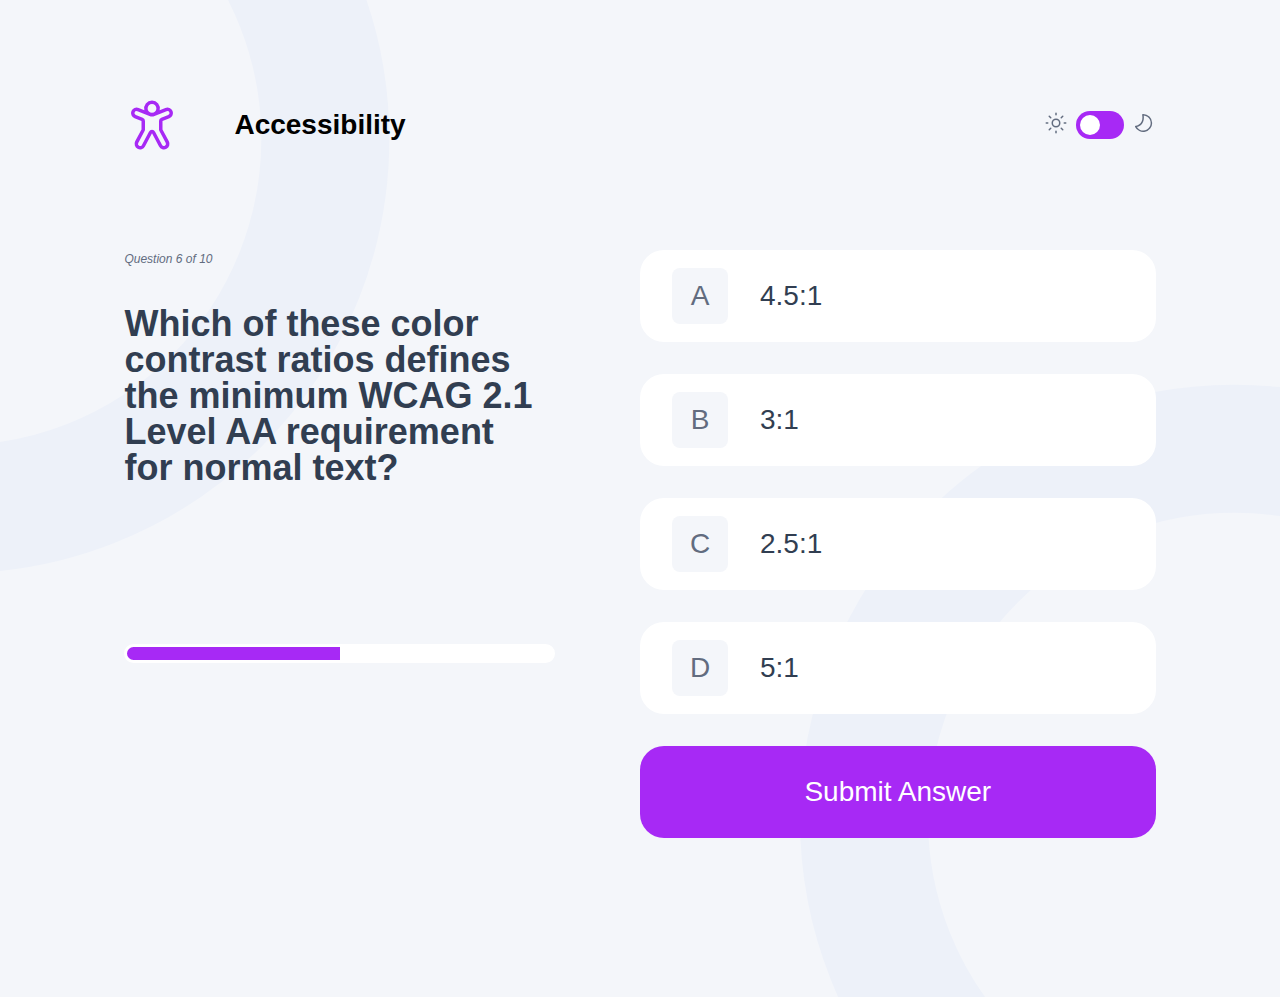
==== questions.html @ f99fbf70 "Added media query for responsive design on the website" ====
<!DOCTYPE html>
<html lang="en">
<head>
    <meta charset="UTF-8">
    
    <meta name="viewport" content="width=device-width, initial-scale=1.0">
    <link rel="stylesheet" href="/assets/css/questionary.css">
    <title>Questionary</title>
</head>
<body class="flex-box">
       <!-- Quiz menu start -->
  <main class="flex-box">
    <!-- Questions -->
    <section id="nav-bar" class="flex-box">
        <div class="question-type flex-box">
            <svg xmlns="http://www.w3.org/2000/svg" width="56" height="56" fill="none" viewBox="0 0 40 40"><path fill="#A729F5" d="M16.875 8.125a3.125 3.125 0 1 1 6.25 0 3.125 3.125 0 0 1-6.25 0ZM20 2.5a5.625 5.625 0 0 0-5.475 6.915l-4.03-1.625a4 4 0 0 0-5.19 2.18 3.95 3.95 0 0 0 2.175 5.175l5.02 2.027v5.96l-4.532 8.525a3.98 3.98 0 0 0 7.024 3.738L20 25.975l5.01 9.42a3.978 3.978 0 0 0 7.025-3.735L27.5 23.13v-5.957l5.02-2.028a3.95 3.95 0 0 0 2.175-5.175 4 4 0 0 0-5.19-2.183l-4.027 1.628A5.626 5.626 0 0 0 20 2.5ZM7.618 10.922a1.5 1.5 0 0 1 1.94-.817l8.57 3.463a5 5 0 0 0 3.744 0l8.57-3.463a1.5 1.5 0 0 1 1.94.817 1.45 1.45 0 0 1-.8 1.905l-5.02 2.025A2.5 2.5 0 0 0 25 17.175v5.957c0 .41.1.814.293 1.175l4.535 8.528a1.48 1.48 0 0 1-2.61 1.39l-5.01-9.425a2.5 2.5 0 0 0-4.415 0l-5.008 9.418a1.477 1.477 0 1 1-2.61-1.388l4.532-8.525A2.5 2.5 0 0 0 15 23.133v-5.96a2.5 2.5 0 0 0-1.563-2.318l-5.02-2.03a1.45 1.45 0 0 1-.8-1.902Z"/></svg>
            <p>Accessibility</p>
        </div>
        <div  id="change-theme" class="flex-box">
  <!-- LIGHT THEME -->
            <div class="sun">
                <svg xmlns="http://www.w3.org/2000/svg" width="24" height="24" fill="none" viewBox="0 0 24 24"><path fill="#626C7F" d="M12 1.5a.75.75 0 0 1 .75.75v1.5a.75.75 0 1 1-1.5 0v-1.5A.75.75 0 0 1 12 1.5Zm0 15a4.5 4.5 0 1 0 0-9 4.5 4.5 0 0 0 0 9Zm0-1.5a3 3 0 1 1 0-6 3 3 0 0 1 0 6Zm9.75-2.25a.75.75 0 1 0 0-1.5h-1.5a.75.75 0 1 0 0 1.5h1.5ZM12 19.5a.75.75 0 0 1 .75.75v1.5a.75.75 0 1 1-1.5 0v-1.5a.75.75 0 0 1 .75-.75Zm-8.25-6.75a.75.75 0 1 0 0-1.5h-1.5a.75.75 0 1 0 0 1.5h1.5Zm.969-8.031a.75.75 0 0 1 1.062 0l1.5 1.5a.751.751 0 0 1-1.062 1.062l-1.5-1.5a.75.75 0 0 1 0-1.062Zm1.062 14.562a.75.75 0 1 1-1.062-1.06l1.5-1.5a.75.75 0 1 1 1.062 1.06l-1.5 1.5Zm13.5-14.562a.75.75 0 0 0-1.062 0l-1.5 1.5a.751.751 0 0 0 1.062 1.062l1.5-1.5a.75.75 0 0 0 0-1.062Zm-1.062 14.562a.75.75 0 0 0 1.062-1.06l-1.5-1.5a.75.75 0 0 0-1.062 1.06l1.5 1.5Z"/></svg>
            </div>
            <!-- TOGGLE BUTTON THEME -->
            <div class="toggle-btn">
                <label class="switch">
                <input type="checkbox">
                <span class="slider round"></span>
                </label>
            </div>
            <!-- DARK THEME -->
            <div class="moon">
                <svg xmlns="http://www.w3.org/2000/svg" width="24" height="24" fill="none" viewBox="0 0 24 24"><path fill="#626C7F" d="M11.775 4.522A7.5 7.5 0 1 1 4.898 16.09c2.104-.57 4.974-1.953 6.24-5.326.828-2.211.876-4.408.637-6.241ZM20.184 12a8.997 8.997 0 0 0-9.315-8.994.75.75 0 0 0-.713.888c.345 1.821.42 4.092-.424 6.342-1.2 3.201-4.203 4.26-6.115 4.606a.75.75 0 0 0-.542 1.066A9 9 0 0 0 20.184 12Z"/></svg>
            </div>
        </div>
    </section>
    <section id="box-content" class="flex-box">
      <div id="questionary-box" class="flex-box">
        <div class="questions">
            <p>Question 6 of 10</p>
            <h1>
                Which of these color contrast ratios defines the minimum WCAG 2.1 Level AA requirement for normal text?
            </h1>
        </div>
        <div class="range-bar"> 
            <input type="range" min="1" max="6" value="1" id="range">
        </div>
      </div>
      <!-- PICKUP Answer -->
      <div id="mult-choice" class="flex-box">
        <button class="answers flex-box" id="btn-a">
            <div class="answer-options flex-box">A</div>
            <p>4.5:1</p>
        </button>
        <button class="answers flex-box" id="btn-b">
            <div class="answer-options flex-box">B</div>
            <p>3:1</p>
        </button>
        <button class="answers flex-box" id="btn-c">
            <div class="answer-options flex-box">C</div>
            <p>2.5:1</p>
        </button>
        <button class="answers flex-box" id="btn-d">
            <div class="answer-options flex-box">D</div>
            <p>5:1</p>
        </button>
        <button class="btn flex-box" id="submit-answer">
            Submit Answer
        </button>
      </div>
    </section>
  </main>
</body>
<script src="/assets/js/script.js"></script>
</html>
---- assets/css/questionary.css ----
*{
    margin: 0;
    padding: 0;
    border: none;
}

body{
   background-image: url('data:image/svg+xml,%3Csvg xmlns="http://www.w3.org/2000/svg" width="100%" height="100%" fill="none" viewBox="0 0 1440 960"%3E%3Cg stroke="%23edf1f9" stroke-width="144"%3E%3Ccircle cx="-50.5" cy="75.5" r="416.5"/%3E%3Ccircle cx="1388.5" cy="840.5" r="416.5"/%3E%3C/g%3E%3C/svg%3E');
   background-repeat: no-repeat;
   background-size: 100% 100%;
   background-color: #F4F6FA;
   width: 100vw;
   min-height: 100vh;
   font-family: "Rubik", sans-serif;
   margin-top: 97px;
}

.flex-box{
    display: flex;
    justify-content: center;
    align-items: flex-start;
}

main{
  flex-direction: column;
  width: 80.56%;
  height: 72.5%;
}

#nav-bar{
    height: 23.9%;
    width: 100%;
    align-items: center;
    justify-content: space-between;
    flex-direction: row;
    margin-bottom: 97px;
}

.question-type{
    width: 100%;
    justify-content: flex-start!important;
    align-items: center;
}

.question-type p{
  font-size: 28px;
  line-height: 100%;
  margin-left: 54px;
  font-weight: 600;
}

#change-theme{
  justify-content: flex-end;
  align-items: center;
  width: 40%;
}

.toggle-btn{
    margin: 8px;
  }

.switch {
    position: relative;
    display: inline-block;
    width: 48px;
    height: 28px;
  }
  
.switch input {
    opacity: 0;
    width: 0;
    height: 0;
  }
  
  .slider {
    position: absolute;
    cursor: pointer;
    top: 0;
    left: 0;
    right: 0;
    bottom: 0;
    background-color: #A729F5;
    -webkit-transition: .4s;
    transition: .4s;
  }
  
  .slider:before {
    position: absolute;
    content: "";
    height: 20px;
    width: 20px;
    left: 4px;
    bottom: 4px;
    background-color: #fff;
    -webkit-transition: .4s;
    transition: .4s;
  }

  input:checked + .slider:before {
    -webkit-transform: translateX(26px);
    -ms-transform: translateX(26px);
    transform: translateX(26px);
  }
  
.slider.round {
    border-radius: 34px;
  }
  
.slider.round:before {
    border-radius: 50%;
  }
  
#box-content{
  width: 100%;
  height: 76.1%;
  flex-direction: row;
}

#questionary-box{
  height: 100%;
  width: 50%;
  flex-direction: column;
  justify-content: flex-start;
}

.questions {
  width: 82.44%;
}
.questions p {
  font-size: 12px;
  line-height: 150%;
  font-style: italic;
  color: #626C7F;
}

.questions h1 {
  margin-top: 38px;
  font-size: 36px;
  line-height: 100%;
  color: #313E51;
  height: 215px;
}


.range-bar {
  width: 82.44%;
  margin-top: 123px;
}
input[type="range"] {
  -webkit-appearance: none;
  appearance: none; 
  width: 100%;
  outline: none;
  height: 13px;
  border: 3px solid #fff;
  border-radius: 16px;
  background: linear-gradient(to right, #A729F5 0%, #fff 0%);
}

input[type="range"]::-webkit-slider-thumb {
  -webkit-appearance: none;
  appearance: none;
}

#mult-choice{
  align-items:flex-start;
  flex-direction: column;
  width: 50%;
}

.answers, .btn{
  height: 92px;
  width: 100%;
  border-radius: 24px;
}
.answers{
  background-color: #fff;
  margin-bottom: 32px;
  justify-content: flex-start;
  align-items: center;
}

.answer-options{
  width: 56px;
  height: 56px;
  background-color:#F4F6FA;
  border-radius: 8px;
  color: #626C7F;
  font-size: 28px;
  line-height: 100%;
  align-items: center;
  margin: 0 32px 0 32px;
}

.answers p{
  font-size: 28px;
  line-height: 100%;
  color: #313E51;
}
.btn{
  background-color: #A729F5;
  align-items: center;
  color: #fff;
  font-size: 28px;
  line-height: 100%;
}

.btn:hover{
  opacity: 50%;
}

@media screen and (max-width: 1024px) {

  body{
    background-image: url('data:image/svg+xml;utf8,<svg xmlns="http://www.w3.org/2000/svg" width="438" height="531" fill="none" viewBox="0 0 438 531"><circle cx="-50.5" cy="42.5" r="416.5" stroke="%23EDF1F9" stroke-width="144" /></svg>');
    background-repeat: no-repeat;
    background-size: 50% 60%;
    margin-top: 54px;
  }

  main{
    height: 100%;
  }

  #change-theme{
    height: 13.9%;
  }
  #box-content {
    flex-direction: column;
  }
  #questionary-box{
    width: 100%;
  }
  .questions{
    width: 100%;
  }

  .questions h1 {
    height: 129px;
  }
  .range-bar{
    width: 100%;
    margin: 40px 0 64px 0;
  }

  #mult-choice{
    width: 100%;
  }

  .answers, .btn{
    height: 80px;
  }
}


@media screen and (max-width: 540px) {
  body{
    background-image: url('data:image/svg+xml;charset=utf-8,%3Csvg xmlns="http://www.w3.org/2000/svg" width="375" height="812" fill="none" viewBox="0 0 375 812"%3E%3Ccircle cx="-113.5" cy="323.5" r="416.5" stroke="%23EDF1F9" stroke-width="144"/%3E%3C/svg%3E');
    background-repeat: no-repeat;
    background-size: 100% 100%;
    margin-top: 26px;
    font-size: 14px;
  }
  
  #nav-bar{
    margin-bottom: 32px;
  }
  .question-type p{
    font-size: 18px;
    margin-left: 16px;
  }

  .questions h1 {
   font-size: 20px;
   height: 96px;
  }

  .range-bar{
    width: 100%;
    margin: 24px 0 40px 0;
  }

  .answers, .btn{
    height: 64px;
  }

  .answer-options{
    height: 40px;
    width: 40px;
    font-size: 18px;
  }

  .answers p{
    font-size: 18px;
  }

  .btn{
    font-size: 18px;
  }

}
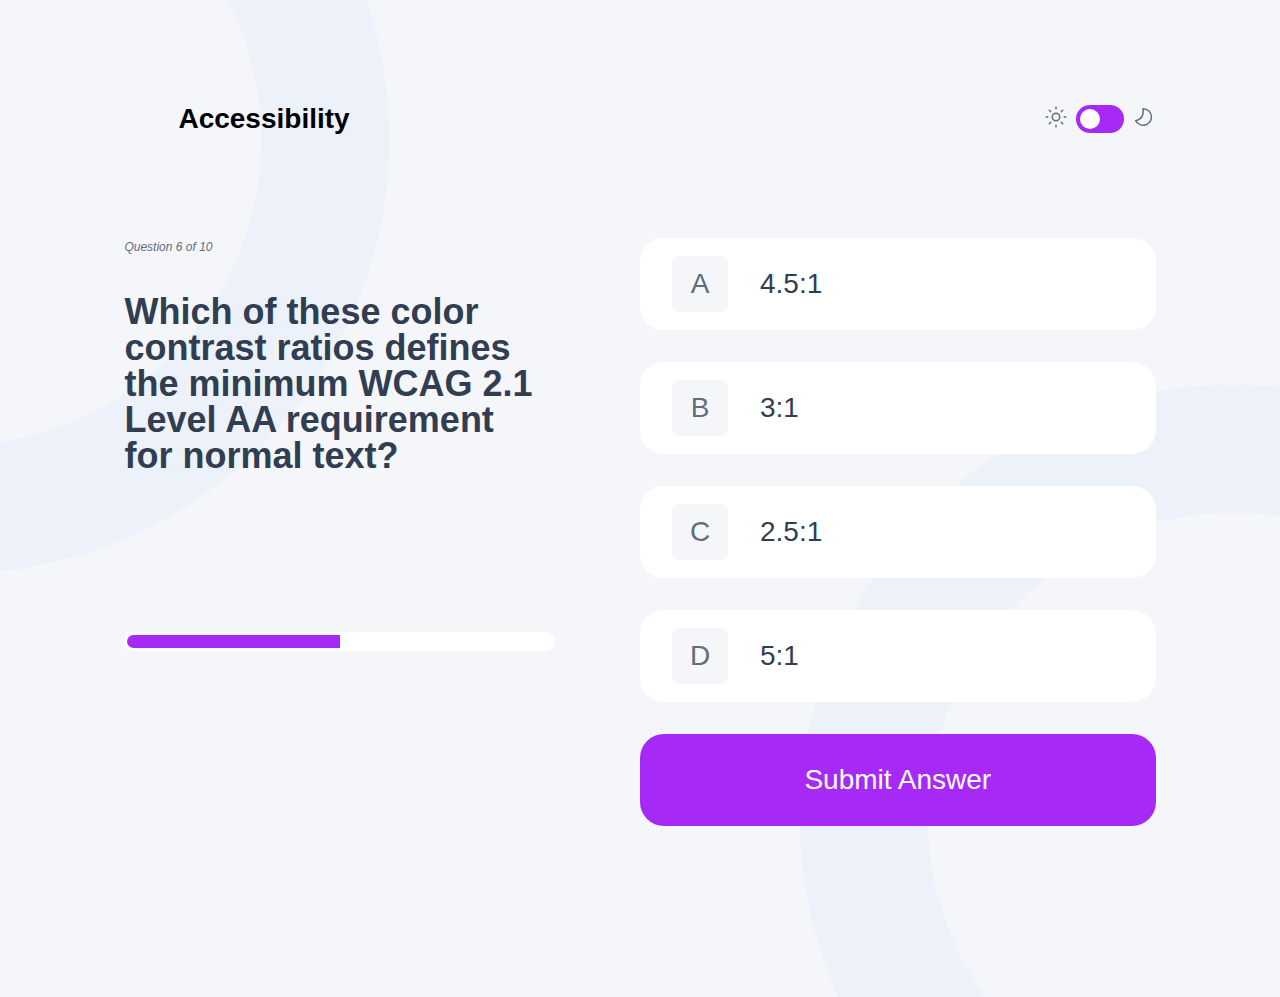
==== commit 5b255854: "Create  btnValue function to storage the subject selected by user" ====
--- a/questions.html
+++ b/questions.html
@@ -13,7 +13,7 @@
     <!-- Questions -->
     <section id="nav-bar" class="flex-box">
         <div class="question-type flex-box">
-            <svg xmlns="http://www.w3.org/2000/svg" width="56" height="56" fill="none" viewBox="0 0 40 40"><path fill="#A729F5" d="M16.875 8.125a3.125 3.125 0 1 1 6.25 0 3.125 3.125 0 0 1-6.25 0ZM20 2.5a5.625 5.625 0 0 0-5.475 6.915l-4.03-1.625a4 4 0 0 0-5.19 2.18 3.95 3.95 0 0 0 2.175 5.175l5.02 2.027v5.96l-4.532 8.525a3.98 3.98 0 0 0 7.024 3.738L20 25.975l5.01 9.42a3.978 3.978 0 0 0 7.025-3.735L27.5 23.13v-5.957l5.02-2.028a3.95 3.95 0 0 0 2.175-5.175 4 4 0 0 0-5.19-2.183l-4.027 1.628A5.626 5.626 0 0 0 20 2.5ZM7.618 10.922a1.5 1.5 0 0 1 1.94-.817l8.57 3.463a5 5 0 0 0 3.744 0l8.57-3.463a1.5 1.5 0 0 1 1.94.817 1.45 1.45 0 0 1-.8 1.905l-5.02 2.025A2.5 2.5 0 0 0 25 17.175v5.957c0 .41.1.814.293 1.175l4.535 8.528a1.48 1.48 0 0 1-2.61 1.39l-5.01-9.425a2.5 2.5 0 0 0-4.415 0l-5.008 9.418a1.477 1.477 0 1 1-2.61-1.388l4.532-8.525A2.5 2.5 0 0 0 15 23.133v-5.96a2.5 2.5 0 0 0-1.563-2.318l-5.02-2.03a1.45 1.45 0 0 1-.8-1.902Z"/></svg>
+            <!-- <svg xmlns="http://www.w3.org/2000/svg" width="56" height="56" fill="none" viewBox="0 0 40 40"><path fill="#A729F5" d="M16.875 8.125a3.125 3.125 0 1 1 6.25 0 3.125 3.125 0 0 1-6.25 0ZM20 2.5a5.625 5.625 0 0 0-5.475 6.915l-4.03-1.625a4 4 0 0 0-5.19 2.18 3.95 3.95 0 0 0 2.175 5.175l5.02 2.027v5.96l-4.532 8.525a3.98 3.98 0 0 0 7.024 3.738L20 25.975l5.01 9.42a3.978 3.978 0 0 0 7.025-3.735L27.5 23.13v-5.957l5.02-2.028a3.95 3.95 0 0 0 2.175-5.175 4 4 0 0 0-5.19-2.183l-4.027 1.628A5.626 5.626 0 0 0 20 2.5ZM7.618 10.922a1.5 1.5 0 0 1 1.94-.817l8.57 3.463a5 5 0 0 0 3.744 0l8.57-3.463a1.5 1.5 0 0 1 1.94.817 1.45 1.45 0 0 1-.8 1.905l-5.02 2.025A2.5 2.5 0 0 0 25 17.175v5.957c0 .41.1.814.293 1.175l4.535 8.528a1.48 1.48 0 0 1-2.61 1.39l-5.01-9.425a2.5 2.5 0 0 0-4.415 0l-5.008 9.418a1.477 1.477 0 1 1-2.61-1.388l4.532-8.525A2.5 2.5 0 0 0 15 23.133v-5.96a2.5 2.5 0 0 0-1.563-2.318l-5.02-2.03a1.45 1.45 0 0 1-.8-1.902Z"/></svg> -->
             <p>Accessibility</p>
         </div>
         <div  id="change-theme" class="flex-box">
@@ -71,5 +71,5 @@
     </section>
   </main>
 </body>
-<script src="/assets/js/script.js"></script>
+<script src="/assets/js/script.js" ></script>
 </html>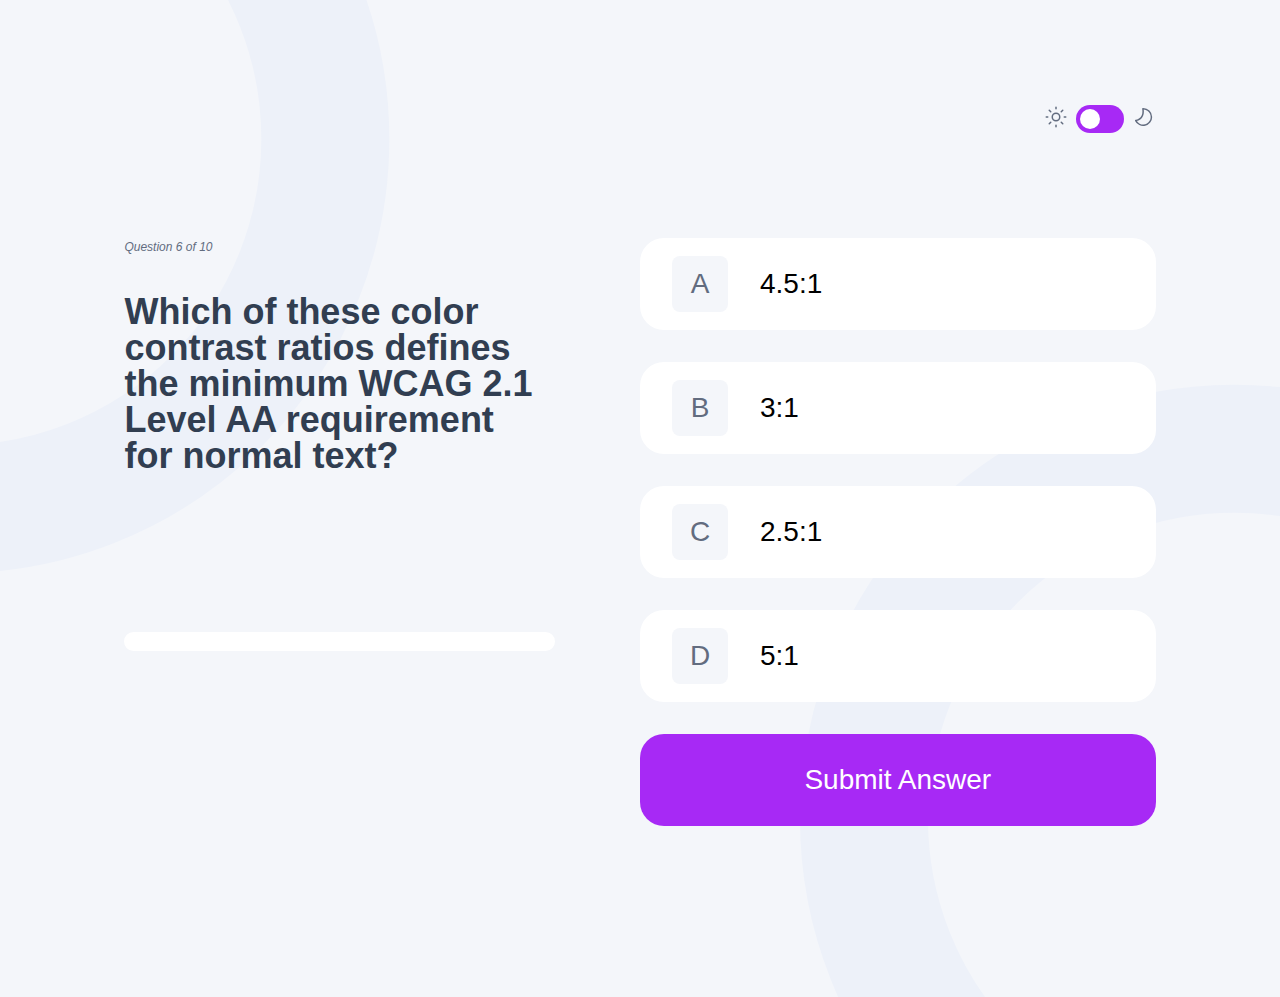
==== commit 7916cc00: "added the width and height on img" ====
--- a/questions.html
+++ b/questions.html
@@ -13,8 +13,7 @@
     <!-- Questions -->
     <section id="nav-bar" class="flex-box">
         <div class="question-type flex-box">
-            <!-- <svg xmlns="http://www.w3.org/2000/svg" width="56" height="56" fill="none" viewBox="0 0 40 40"><path fill="#A729F5" d="M16.875 8.125a3.125 3.125 0 1 1 6.25 0 3.125 3.125 0 0 1-6.25 0ZM20 2.5a5.625 5.625 0 0 0-5.475 6.915l-4.03-1.625a4 4 0 0 0-5.19 2.18 3.95 3.95 0 0 0 2.175 5.175l5.02 2.027v5.96l-4.532 8.525a3.98 3.98 0 0 0 7.024 3.738L20 25.975l5.01 9.42a3.978 3.978 0 0 0 7.025-3.735L27.5 23.13v-5.957l5.02-2.028a3.95 3.95 0 0 0 2.175-5.175 4 4 0 0 0-5.19-2.183l-4.027 1.628A5.626 5.626 0 0 0 20 2.5ZM7.618 10.922a1.5 1.5 0 0 1 1.94-.817l8.57 3.463a5 5 0 0 0 3.744 0l8.57-3.463a1.5 1.5 0 0 1 1.94.817 1.45 1.45 0 0 1-.8 1.905l-5.02 2.025A2.5 2.5 0 0 0 25 17.175v5.957c0 .41.1.814.293 1.175l4.535 8.528a1.48 1.48 0 0 1-2.61 1.39l-5.01-9.425a2.5 2.5 0 0 0-4.415 0l-5.008 9.418a1.477 1.477 0 1 1-2.61-1.388l4.532-8.525A2.5 2.5 0 0 0 15 23.133v-5.96a2.5 2.5 0 0 0-1.563-2.318l-5.02-2.03a1.45 1.45 0 0 1-.8-1.902Z"/></svg> -->
-            <p>Accessibility</p>
+            <p></p>
         </div>
         <div  id="change-theme" class="flex-box">
   <!-- LIGHT THEME -->
--- a/assets/css/questionary.css
+++ b/assets/css/questionary.css
@@ -13,6 +13,7 @@
    min-height: 100vh;
    font-family: "Rubik", sans-serif;
    margin-top: 97px;
+   color: #313E51;
 }
 
 .flex-box{
@@ -130,14 +131,14 @@
   font-size: 12px;
   line-height: 150%;
   font-style: italic;
-  color: #626C7F;
+  color: #626C7F !important;
 }
 
 .questions h1 {
   margin-top: 38px;
   font-size: 36px;
   line-height: 100%;
-  color: #313E51;
+
   height: 215px;
 }
 
@@ -195,7 +196,6 @@
 .answers p{
   font-size: 28px;
   line-height: 100%;
-  color: #313E51;
 }
 .btn{
   background-color: #A729F5;
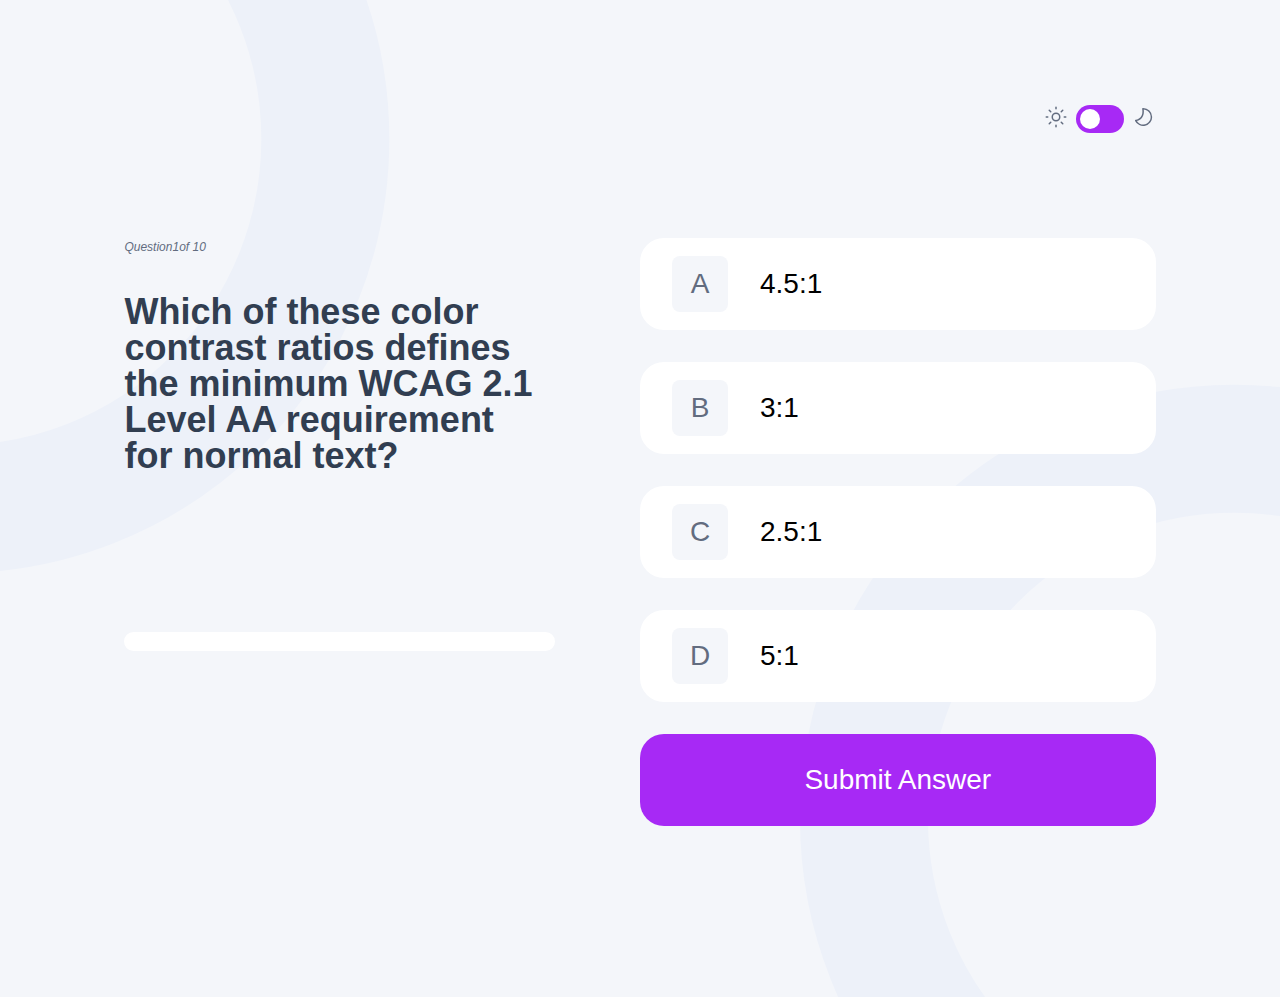
==== commit f6de3f21: "create a button next question and set display none for submit btn" ====
--- a/questions.html
+++ b/questions.html
@@ -36,13 +36,13 @@
     <section id="box-content" class="flex-box">
       <div id="questionary-box" class="flex-box">
         <div class="questions">
-            <p>Question 6 of 10</p>
+            <p>Question<span class="questionNumber">1</span>of 10</p>
             <h1>
                 Which of these color contrast ratios defines the minimum WCAG 2.1 Level AA requirement for normal text?
             </h1>
         </div>
         <div class="range-bar"> 
-            <input type="range" min="1" max="6" value="1" id="range">
+            <input type="range" min="1" max="10" value="1" id="range">
         </div>
       </div>
       <!-- PICKUP Answer -->
@@ -63,8 +63,11 @@
             <div class="answer-options flex-box">D</div>
             <p>5:1</p>
         </button>
-        <button class="btn flex-box" id="submit-answer">
+        <button class="btn" id="submit-answer">
             Submit Answer
+        </button>
+        <button class="btn" id="next-answer">
+            Next Question
         </button>
       </div>
     </section>
--- a/assets/css/questionary.css
+++ b/assets/css/questionary.css
@@ -197,7 +197,17 @@
   font-size: 28px;
   line-height: 100%;
 }
+
+#submit-answer{
+  display: flex;
+}
+
+#next-answer{
+  display: none;
+}
 .btn{
+  justify-content: center;
+  align-items: center;
   background-color: #A729F5;
   align-items: center;
   color: #fff;
@@ -208,6 +218,8 @@
 .btn:hover{
   opacity: 50%;
 }
+
+
 
 @media screen and (max-width: 1024px) {
 
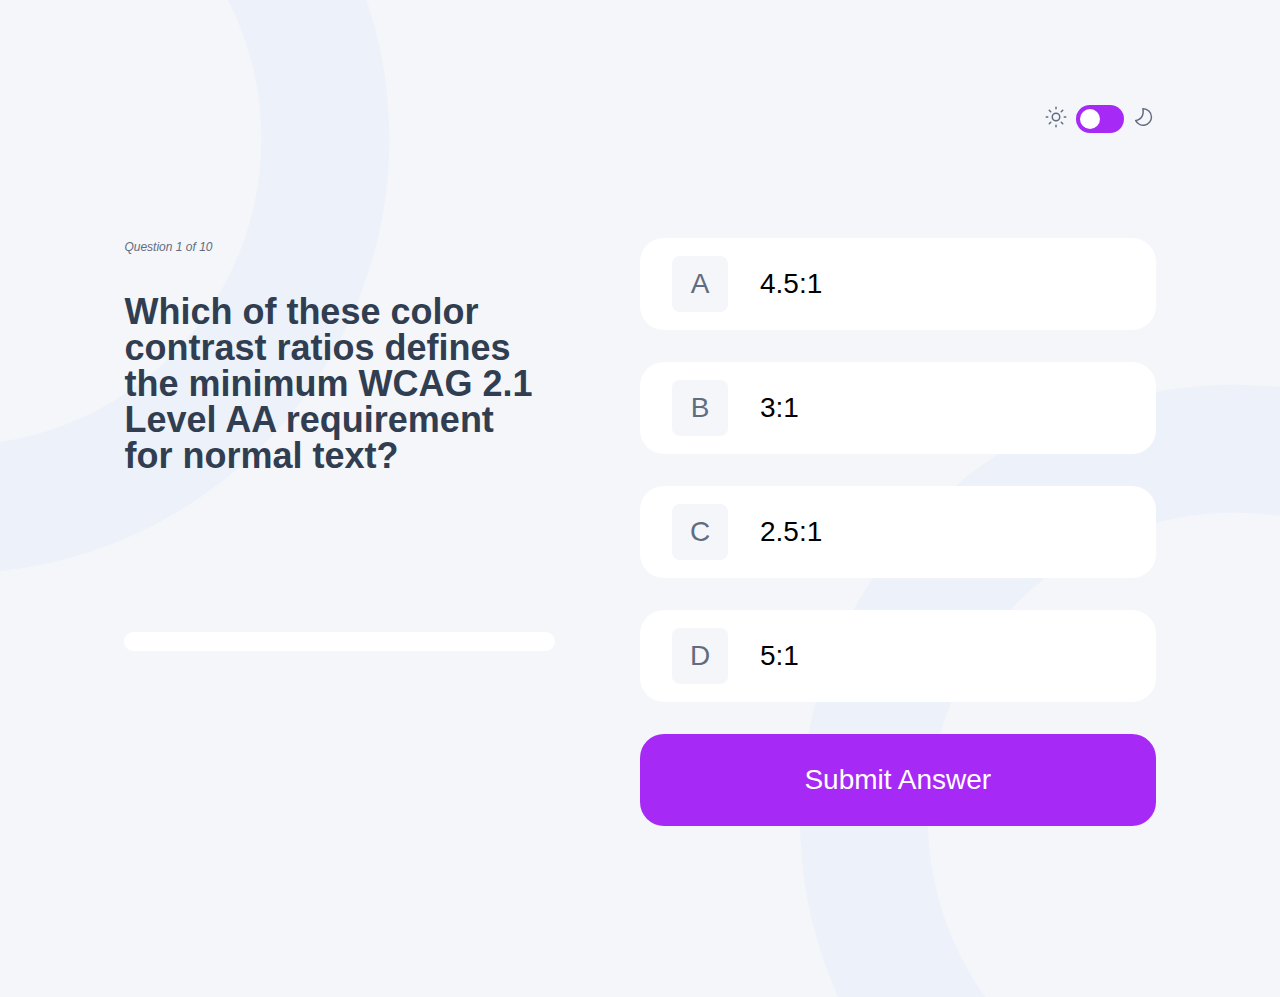
==== commit 659afac7: "Create the functionality to play again" ====
--- a/questions.html
+++ b/questions.html
@@ -13,7 +13,6 @@
     <!-- Questions -->
     <section id="nav-bar" class="flex-box">
         <div class="question-type flex-box">
-            <p></p>
         </div>
         <div  id="change-theme" class="flex-box">
   <!-- LIGHT THEME -->
@@ -36,7 +35,7 @@
     <section id="box-content" class="flex-box">
       <div id="questionary-box" class="flex-box">
         <div class="questions">
-            <p>Question<span class="questionNumber">1</span>of 10</p>
+            <p>Question <span class="questionNumber">1</span> of 10</p>
             <h1>
                 Which of these color contrast ratios defines the minimum WCAG 2.1 Level AA requirement for normal text?
             </h1>
--- a/assets/css/questionary.css
+++ b/assets/css/questionary.css
@@ -43,7 +43,7 @@
     align-items: center;
 }
 
-.question-type p{
+.subjectTitle{
   font-size: 28px;
   line-height: 100%;
   margin-left: 54px;
